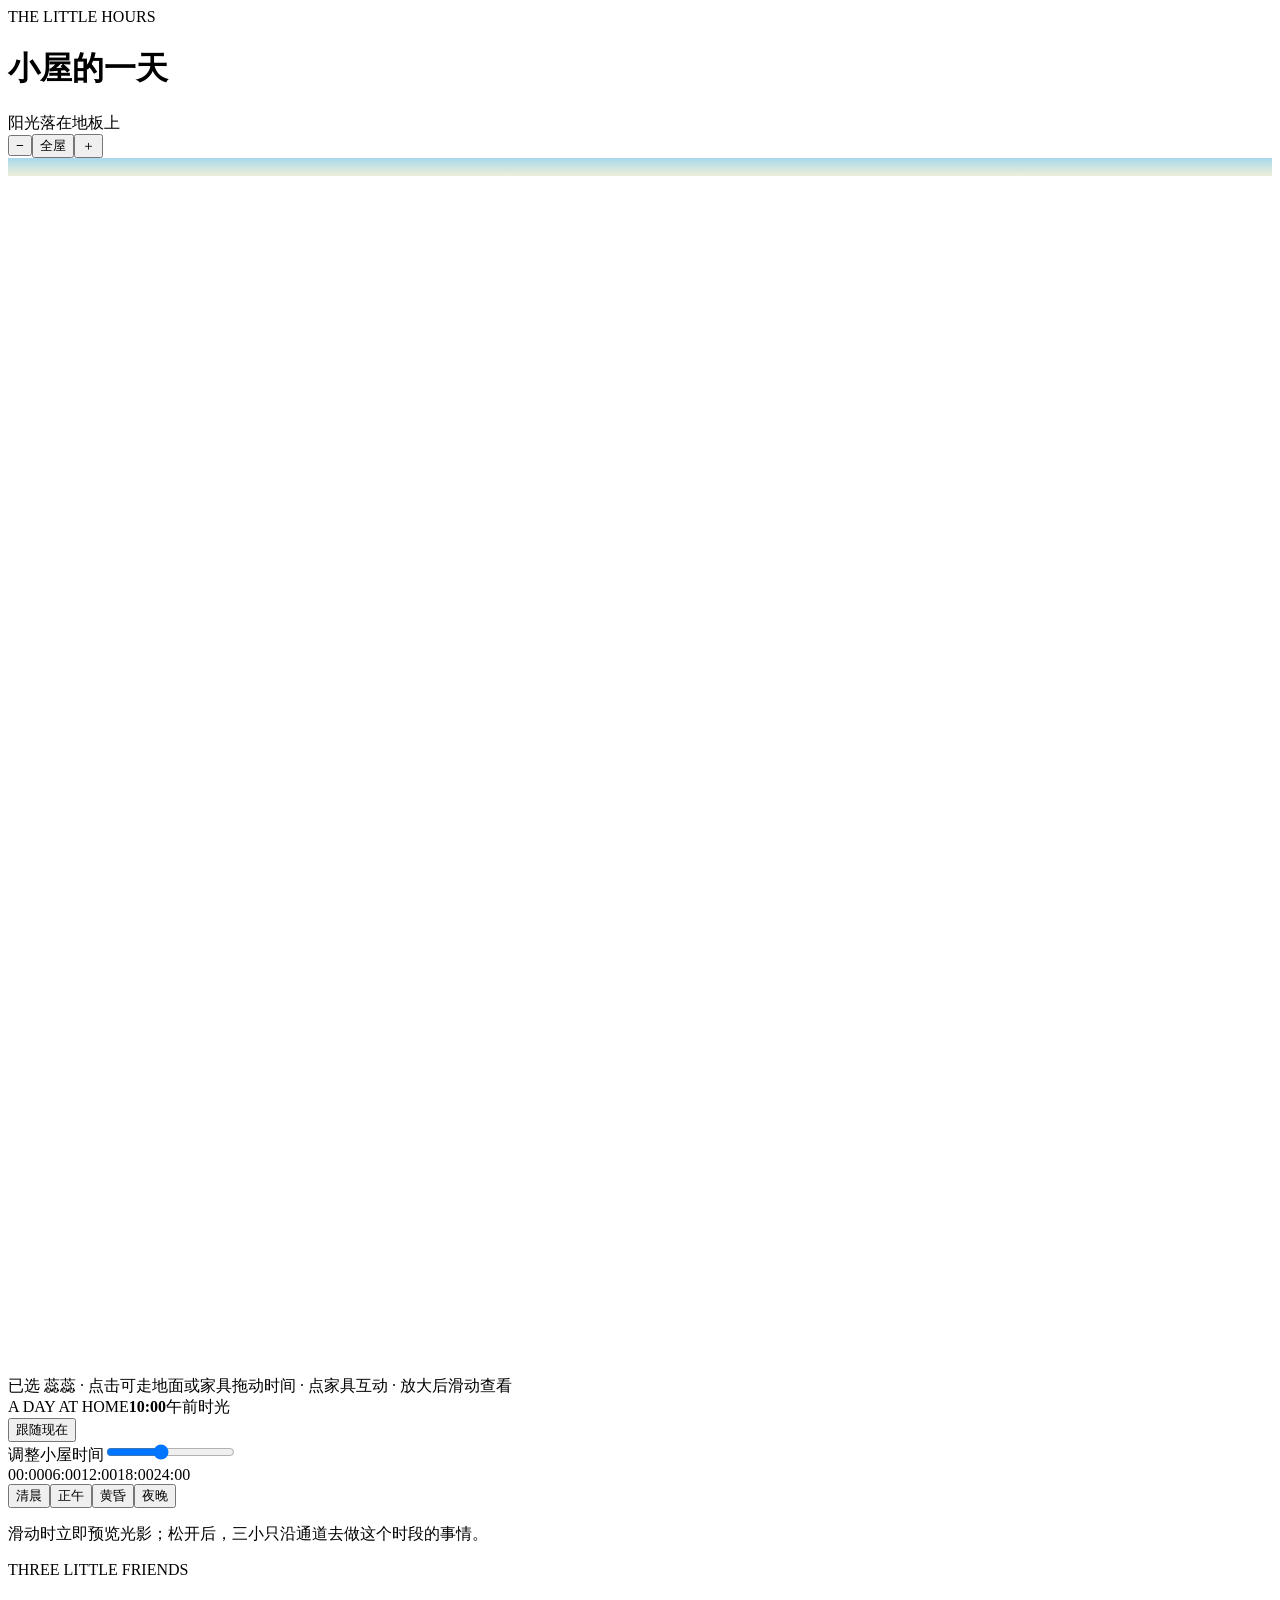
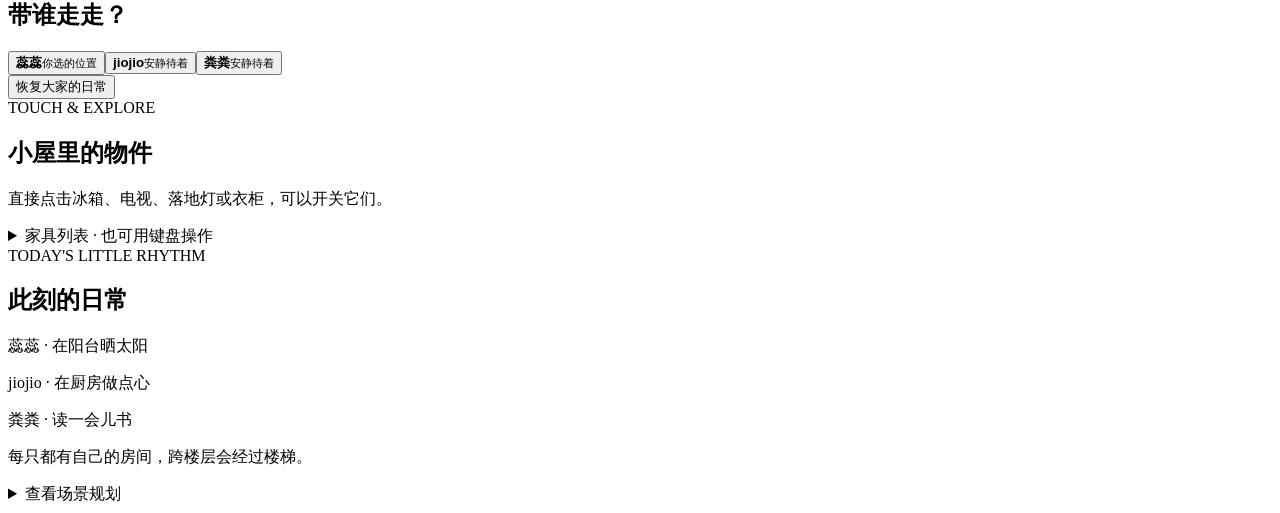
==== index.html @ 19178130 "add index" ====
<html lang="zh-CN"><head><meta charset="utf-8"><meta name="viewport" content="width=device-width,initial-scale=1"><title>三小只的家</title><link rel="stylesheet" href="style.css"></head><body>
<header><div><span class="overline">THE LITTLE HOURS</span><h1>小屋的一天</h1></div></header>
<main><section class="world"><div class="scene-bar"><span id="mood">阳光落在地板上</span><div><button id="minus" aria-label="缩小">−</button><button id="fit">全屋</button><button id="plus" aria-label="放大">＋</button></div></div><div id="viewport"><div id="sky" role="img" aria-label="白天天空，太阳" style="background: linear-gradient(rgb(169, 216, 236), rgb(238, 240, 216));"><div id="stars" aria-hidden="true" style="opacity: 0;">✦ · ˚　　　　　·　　　　✧　　　　　˚　　✦　　　　·</div><div id="sun" aria-hidden="true" style="opacity: 1; left: 38.48%; top: 24.4485px;"></div><div id="moon" aria-hidden="true" style="opacity: 0;"></div><div class="cloud cloud-one" style="opacity: 0.8;"></div><div class="cloud cloud-two" style="opacity: 0.8;"></div></div><div id="stage"><canvas id="scene" width="1311" height="1200" tabindex="0" aria-label="可互动小屋。选择动物后点击地面移动，或点击家具互动。也可使用旁边的家具列表。" style="cursor: crosshair;"></canvas></div></div><div class="help"><span id="selectionHint">已选 蕊蕊 · 点击可走地面或家具</span><span>拖动时间 · 点家具互动 · 放大后滑动查看</span></div>
<section class="timeline"><div class="time-top"><div><span class="overline">A DAY AT HOME</span><strong id="timeLabel">10:00</strong><span id="period">午前时光</span></div><button id="live">跟随现在</button></div><label for="time" class="sr-only">调整小屋时间</label><input id="time" type="range" min="0" max="1439" value="600" step="5"><div class="ticks"><span>00:00</span><span>06:00</span><span>12:00</span><span>18:00</span><span>24:00</span></div><div class="time-buttons"><button data-hour="7">清晨</button><button data-hour="12">正午</button><button data-hour="18">黄昏</button><button data-hour="22">夜晚</button></div><p>滑动时立即预览光影；松开后，三小只沿通道去做这个时段的事情。</p></section></section>
<aside><section class="card"><span class="overline">THREE LITTLE FRIENDS</span><h2>带谁走走？</h2><div id="roster"><button class="pet-card active" id="pet-ruirui"><img src="assets/ruirui-idle.png" alt=""><span><strong>蕊蕊</strong><small>你选的位置</small></span></button><button class="pet-card" id="pet-jiojio"><img src="assets/jiojio-idle.png" alt=""><span><strong>jiojio</strong><small>安静待着</small></span></button><button class="pet-card" id="pet-fenfen"><img src="assets/fenfen-idle.png" alt=""><span><strong>粪粪</strong><small>安静待着</small></span></button></div><button id="resume" class="wide">恢复大家的日常</button></section><section class="card"><span class="overline">TOUCH &amp; EXPLORE</span><h2 id="objectTitle">小屋里的物件</h2><p id="objectState">直接点击冰箱、电视、落地灯或衣柜，可以开关它们。</p><div id="objectActions"></div><details><summary>家具列表 · 也可用键盘操作</summary><div id="furnitureList"><button>冰箱</button><button>电视与游戏机</button><button>沙发</button><button>茶几</button><button>麦克风</button><button>客厅落地灯</button><button>餐桌</button><button>厨房台面</button><button>玩具篮</button><button>玩乐小圆桌</button><button>玄关柜</button><button>书桌</button><button>书架</button><button>衣柜</button><button>梳妆台</button><button>阳台座椅</button><button>洗手台</button><button>淋浴间</button><button>马桶</button><button>蕊蕊的床</button><button>jiojio的床</button><button>粪粪的床</button></div></details></section><section class="card"><span class="overline">TODAY'S LITTLE RHYTHM</span><h2>此刻的日常</h2><div id="schedule"><p>蕊蕊 · 在阳台晒太阳</p><p>jiojio · 在厨房做点心</p><p>粪粪 · 读一会儿书</p></div><p class="soft">每只都有自己的房间，跨楼层会经过楼梯。</p></section><details class="card"><summary>查看场景规划</summary><label><input id="debug" type="checkbox"> 显示动线与可走区域</label><p class="soft">显示小动物可以行走的区域和路线。</p></details></aside></main><div id="toast" role="status"></div>
<script src="scene-data.js"></script><script src="navigation.js"></script><script src="app.js"></script>
</body><div id="codex-browser-sidebar-comments-root" style="position: fixed; inset: 0px; pointer-events: none; z-index: 2147483647;"></div></html>
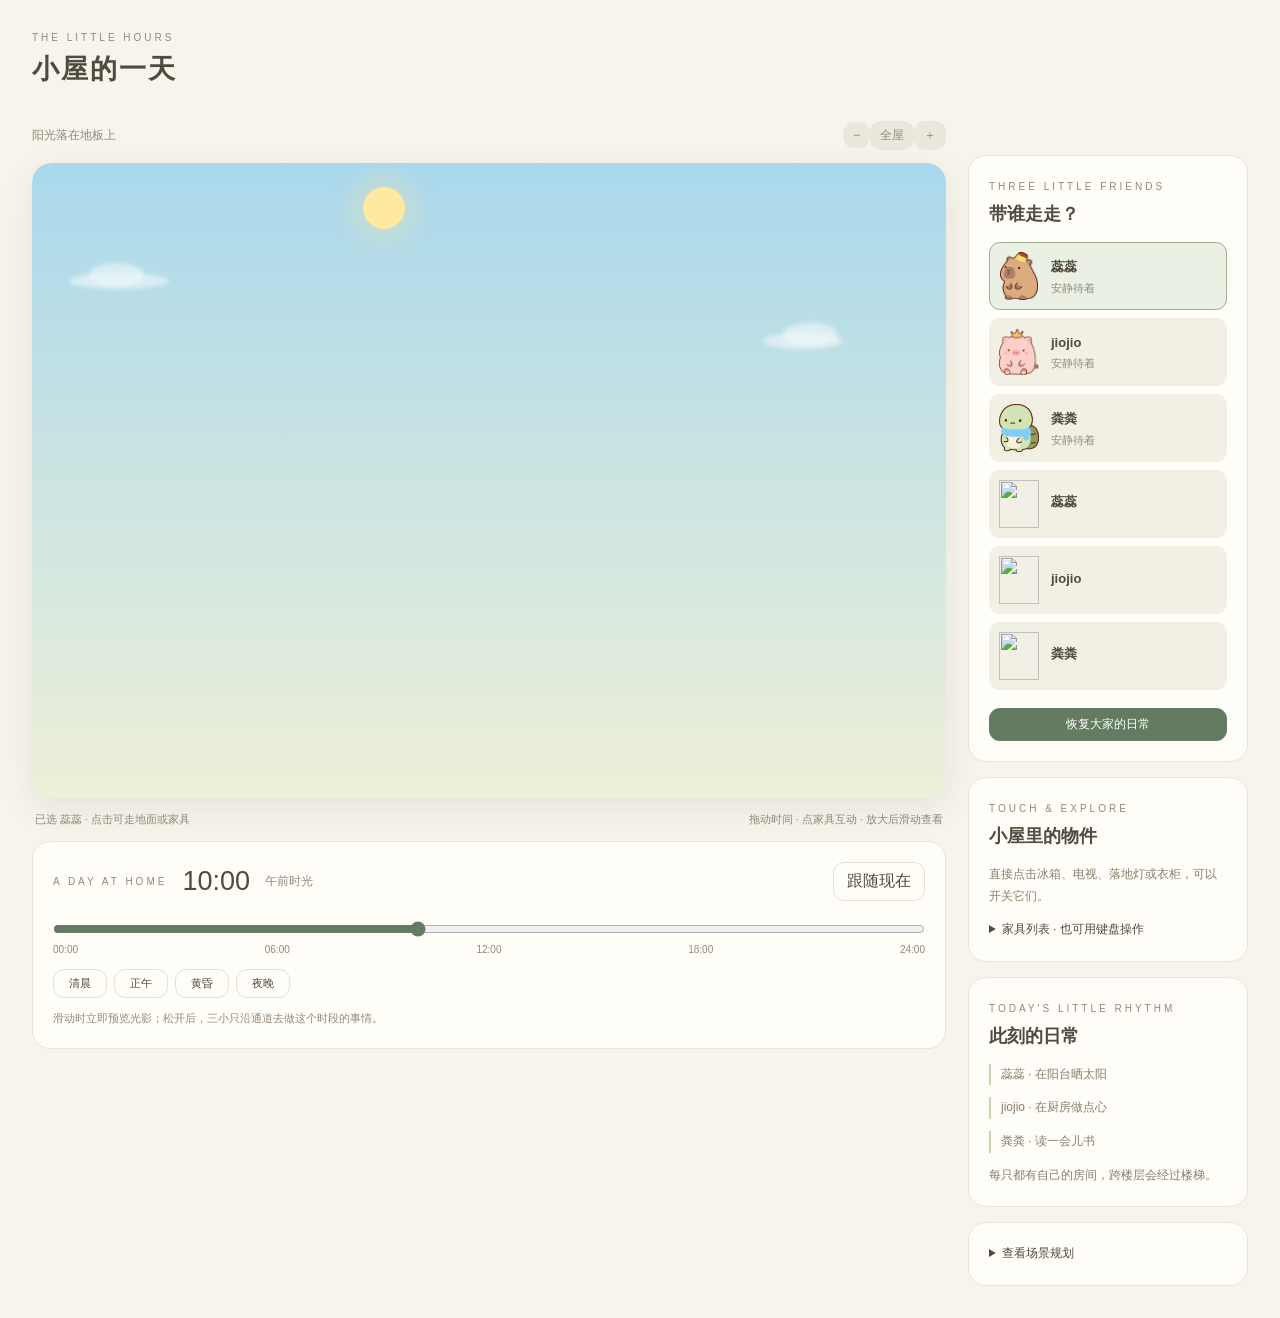
==== commit 92354244: "add entire" ====
--- a/index.html
+++ b/index.html
@@ -1,7 +1,9 @@
-<html lang="zh-CN"><head><meta charset="utf-8"><meta name="viewport" content="width=device-width,initial-scale=1"><title>三小只的家</title><link rel="stylesheet" href="style.css"></head><body>
+<!DOCTYPE html>
+<!-- saved from url=(0063)https://three-little-friends-home.warm-moose-1112.chatgpt.site/ -->
+<html lang="zh-CN"><head><meta http-equiv="Content-Type" content="text/html; charset=UTF-8"><meta name="viewport" content="width=device-width,initial-scale=1"><title>三小只的家</title><link rel="stylesheet" href="./index_files/style.css"></head><body>
 <header><div><span class="overline">THE LITTLE HOURS</span><h1>小屋的一天</h1></div></header>
 <main><section class="world"><div class="scene-bar"><span id="mood">阳光落在地板上</span><div><button id="minus" aria-label="缩小">−</button><button id="fit">全屋</button><button id="plus" aria-label="放大">＋</button></div></div><div id="viewport"><div id="sky" role="img" aria-label="白天天空，太阳" style="background: linear-gradient(rgb(169, 216, 236), rgb(238, 240, 216));"><div id="stars" aria-hidden="true" style="opacity: 0;">✦ · ˚　　　　　·　　　　✧　　　　　˚　　✦　　　　·</div><div id="sun" aria-hidden="true" style="opacity: 1; left: 38.48%; top: 24.4485px;"></div><div id="moon" aria-hidden="true" style="opacity: 0;"></div><div class="cloud cloud-one" style="opacity: 0.8;"></div><div class="cloud cloud-two" style="opacity: 0.8;"></div></div><div id="stage"><canvas id="scene" width="1311" height="1200" tabindex="0" aria-label="可互动小屋。选择动物后点击地面移动，或点击家具互动。也可使用旁边的家具列表。" style="cursor: crosshair;"></canvas></div></div><div class="help"><span id="selectionHint">已选 蕊蕊 · 点击可走地面或家具</span><span>拖动时间 · 点家具互动 · 放大后滑动查看</span></div>
 <section class="timeline"><div class="time-top"><div><span class="overline">A DAY AT HOME</span><strong id="timeLabel">10:00</strong><span id="period">午前时光</span></div><button id="live">跟随现在</button></div><label for="time" class="sr-only">调整小屋时间</label><input id="time" type="range" min="0" max="1439" value="600" step="5"><div class="ticks"><span>00:00</span><span>06:00</span><span>12:00</span><span>18:00</span><span>24:00</span></div><div class="time-buttons"><button data-hour="7">清晨</button><button data-hour="12">正午</button><button data-hour="18">黄昏</button><button data-hour="22">夜晚</button></div><p>滑动时立即预览光影；松开后，三小只沿通道去做这个时段的事情。</p></section></section>
-<aside><section class="card"><span class="overline">THREE LITTLE FRIENDS</span><h2>带谁走走？</h2><div id="roster"><button class="pet-card active" id="pet-ruirui"><img src="assets/ruirui-idle.png" alt=""><span><strong>蕊蕊</strong><small>你选的位置</small></span></button><button class="pet-card" id="pet-jiojio"><img src="assets/jiojio-idle.png" alt=""><span><strong>jiojio</strong><small>安静待着</small></span></button><button class="pet-card" id="pet-fenfen"><img src="assets/fenfen-idle.png" alt=""><span><strong>粪粪</strong><small>安静待着</small></span></button></div><button id="resume" class="wide">恢复大家的日常</button></section><section class="card"><span class="overline">TOUCH &amp; EXPLORE</span><h2 id="objectTitle">小屋里的物件</h2><p id="objectState">直接点击冰箱、电视、落地灯或衣柜，可以开关它们。</p><div id="objectActions"></div><details><summary>家具列表 · 也可用键盘操作</summary><div id="furnitureList"><button>冰箱</button><button>电视与游戏机</button><button>沙发</button><button>茶几</button><button>麦克风</button><button>客厅落地灯</button><button>餐桌</button><button>厨房台面</button><button>玩具篮</button><button>玩乐小圆桌</button><button>玄关柜</button><button>书桌</button><button>书架</button><button>衣柜</button><button>梳妆台</button><button>阳台座椅</button><button>洗手台</button><button>淋浴间</button><button>马桶</button><button>蕊蕊的床</button><button>jiojio的床</button><button>粪粪的床</button></div></details></section><section class="card"><span class="overline">TODAY'S LITTLE RHYTHM</span><h2>此刻的日常</h2><div id="schedule"><p>蕊蕊 · 在阳台晒太阳</p><p>jiojio · 在厨房做点心</p><p>粪粪 · 读一会儿书</p></div><p class="soft">每只都有自己的房间，跨楼层会经过楼梯。</p></section><details class="card"><summary>查看场景规划</summary><label><input id="debug" type="checkbox"> 显示动线与可走区域</label><p class="soft">显示小动物可以行走的区域和路线。</p></details></aside></main><div id="toast" role="status"></div>
-<script src="scene-data.js"></script><script src="navigation.js"></script><script src="app.js"></script>
-</body><div id="codex-browser-sidebar-comments-root" style="position: fixed; inset: 0px; pointer-events: none; z-index: 2147483647;"></div></html>+<aside><section class="card"><span class="overline">THREE LITTLE FRIENDS</span><h2>带谁走走？</h2><div id="roster"><button class="pet-card active" id="pet-ruirui"><img src="./index_files/ruirui-idle.png" alt=""><span><strong>蕊蕊</strong><small>安静待着</small></span></button><button class="pet-card" id="pet-jiojio"><img src="./index_files/jiojio-idle.png" alt=""><span><strong>jiojio</strong><small>安静待着</small></span></button><button class="pet-card" id="pet-fenfen"><img src="./index_files/fenfen-idle.png" alt=""><span><strong>粪粪</strong><small>安静待着</small></span></button></div><button id="resume" class="wide">恢复大家的日常</button></section><section class="card"><span class="overline">TOUCH &amp; EXPLORE</span><h2 id="objectTitle">小屋里的物件</h2><p id="objectState">直接点击冰箱、电视、落地灯或衣柜，可以开关它们。</p><div id="objectActions"></div><details><summary>家具列表 · 也可用键盘操作</summary><div id="furnitureList"><button>冰箱</button><button>电视与游戏机</button><button>沙发</button><button>茶几</button><button>麦克风</button><button>客厅落地灯</button><button>餐桌</button><button>厨房台面</button><button>玩具篮</button><button>玩乐小圆桌</button><button>玄关柜</button><button>书桌</button><button>书架</button><button>衣柜</button><button>梳妆台</button><button>阳台座椅</button><button>洗手台</button><button>淋浴间</button><button>马桶</button><button>蕊蕊的床</button><button>jiojio的床</button><button>粪粪的床</button></div></details></section><section class="card"><span class="overline">TODAY'S LITTLE RHYTHM</span><h2>此刻的日常</h2><div id="schedule"><p>蕊蕊 · 在阳台晒太阳</p><p>jiojio · 在厨房做点心</p><p>粪粪 · 读一会儿书</p></div><p class="soft">每只都有自己的房间，跨楼层会经过楼梯。</p></section><details class="card"><summary>查看场景规划</summary><label><input id="debug" type="checkbox"> 显示动线与可走区域</label><p class="soft">显示小动物可以行走的区域和路线。</p></details></aside></main><div id="toast" role="status"></div>
+<script src="./index_files/scene-data.js.下载"></script><script src="./index_files/navigation.js.下载"></script><script src="./index_files/app.js.下载"></script><script>(function(){function c(){var b=a.contentDocument||(a.contentWindow&&a.contentWindow.document);if(b){var d=b.createElement('script');d.innerHTML="window.__CF$cv$params={r:'a42aff6e1efa08b0',t:'MTc5MDY4NTAxMg=='};var a=document.createElement('script');a.src='/cdn-cgi/challenge-platform/scripts/jsd/main.js';document.getElementsByTagName('head')[0].appendChild(a);";b.getElementsByTagName('head')[0].appendChild(d)}}if(document.body){var a=document.createElement('iframe');a.height=1;a.width=1;a.style.position='absolute';a.style.top=0;a.style.left=0;a.style.border='none';a.style.visibility='hidden';document.body.appendChild(a);if('loading'!==document.readyState)c();else if(window.addEventListener)document.addEventListener('DOMContentLoaded',c);else{var e=document.onreadystatechange||function(){};document.onreadystatechange=function(b){e(b);'loading'!==document.readyState&&(document.onreadystatechange=e,c())}}}})();</script><iframe height="1" width="1" style="position: absolute; top: 0px; left: 0px; border-width: medium; border-style: none; border-color: currentcolor; border-image: none; visibility: hidden;" src="./index_files/saved_resource.html"></iframe>
+</body></html>
--- a/index_files/style.css
+++ b/index_files/style.css
@@ -0,0 +1,7 @@
+:root{color-scheme:light;--ink:#514b3e;--muted:#958978;--green:#637c61}*{box-sizing:border-box}body{margin:0;background:#f6f4ec;color:var(--ink);font-family:'Microsoft YaHei',sans-serif}button,a,input{touch-action:manipulation}button{cursor:pointer;font:inherit;color:inherit;border:1px solid #e5e1d4;border-radius:11px;background:#fffdf7;padding:8px 13px}button:hover{background:#eaf0e3}button:focus-visible,a:focus-visible,canvas:focus-visible{outline:3px solid #aa9361;outline-offset:3px}header{max-width:1600px;margin:auto;padding:27px 32px 20px;display:flex;align-items:center;justify-content:space-between}header a{color:var(--muted);font-size:12px;text-decoration:none}.overline{font-size:10px;letter-spacing:3px;color:var(--muted)}h1{font-size:27px;margin:6px 0;font-weight:600;letter-spacing:2px}h1 span{font-size:11px;font-weight:400;letter-spacing:1px;margin-left:16px;background:#e9eddc;padding:5px 9px;border-radius:20px}main{max-width:1600px;margin:auto;padding:0 32px 32px;display:grid;grid-template-columns:minmax(0,1fr) 280px;gap:22px}.world{min-width:0}.scene-bar{display:flex;align-items:center;justify-content:space-between;padding:8px 0 13px;font-size:12px;color:var(--muted)}.scene-bar button{border:0;padding:6px 10px;background:#eae8dc}#viewport{overflow:auto;max-height:calc(100vh - 265px);border-radius:20px;box-shadow:0 10px 35px #5d50351a;background:#e5e8d0;overscroll-behavior:contain}#stage{position:relative;width:100%;aspect-ratio:1311/1200}canvas{display:block;width:100%;height:100%;cursor:crosshair}#loading{position:absolute;inset:0;display:grid;place-content:center;background:#f2efdf;font-size:14px}.help{display:flex;justify-content:space-between;gap:10px;font-size:11px;color:var(--muted);padding:12px 3px;line-height:1.7}.timeline,.card{background:#fffdf7;border:1px solid #e9e4d8;border-radius:18px;padding:20px}.time-top{display:flex;justify-content:space-between;align-items:center}.time-top>div{display:flex;gap:15px;align-items:center}.time-top strong{font-size:27px;font-weight:500;font-variant-numeric:tabular-nums}.time-top #period{font-size:12px;color:var(--muted)}#time{width:100%;margin:20px 0 7px;accent-color:var(--green);cursor:ew-resize}.ticks{display:flex;justify-content:space-between;font-size:10px;color:var(--muted)}.time-buttons{display:flex;gap:7px;margin-top:14px}.time-buttons button{font-size:11px;padding:6px 15px}.timeline p,.soft{font-size:11px;color:var(--muted);line-height:1.8;margin-bottom:0}aside{display:flex;flex-direction:column;gap:15px;padding-top:42px}h2{font-size:18px;margin:8px 0 16px}.pet-card{display:flex;width:100%;align-items:center;gap:12px;border:1px solid transparent;background:#f2efe4;margin:8px 0;padding:9px;text-align:left}.pet-card.active{background:#eaf0e3;border-color:#9eaf8d}.pet-card img{width:40px;height:48px;object-fit:contain}.pet-card strong{font-size:13px}.pet-card small{display:block;color:var(--muted);font-size:11px;margin-top:5px}.wide{width:100%;background:var(--green);color:white;border:0;margin-top:10px;font-size:12px}.card p{font-size:12px;line-height:1.8;color:#8a7e6b}summary{cursor:pointer;font-size:12px;line-height:1.8}details label{display:block;font-size:12px;margin:12px 0}#furnitureList{display:grid;grid-template-columns:1fr 1fr;gap:5px;margin-top:10px}#furnitureList button{font-size:10px;padding:7px 4px}#schedule p{border-left:2px solid #c8d4b2;padding-left:10px}#objectActions{margin:10px 0}#toast{position:fixed;bottom:24px;left:50%;transform:translateX(-50%);max-width:90vw;background:#4d6349;color:#fff;padding:11px 20px;border-radius:25px;font-size:12px;opacity:0;pointer-events:none;transition:opacity .2s;z-index:100}#toast.show{opacity:1}.sr-only{position:absolute;width:1px;height:1px;overflow:hidden;clip:rect(0,0,0,0)}@media(max-width:950px){main{grid-template-columns:1fr;padding:0 14px 20px}header{padding:19px 15px}h1{font-size:22px}aside{padding-top:0;display:grid;grid-template-columns:1fr 1fr}#viewport{max-height:none}.time-top .overline{display:none}.help{flex-direction:column;gap:0}h1 span{display:none}}@media(max-width:500px){aside{display:flex}.timeline,.card{padding:15px}.time-top #period{font-size:11px}.time-top>div{gap:10px}.time-top strong{font-size:25px}#viewport{border-radius:13px}}
+
+#sky{height:120px;position:relative;overflow:hidden;background:linear-gradient(#a9d8ec,#eef0d8);transition:background .25s;pointer-events:none}#sun,#moon{position:absolute;width:42px;height:42px;top:25px;left:70%;border-radius:50%;transition:opacity .3s;transform:translateX(-50%)}#sun{background:#ffe8a0;box-shadow:0 0 24px 12px #ffe8a04a}#moon{background:#fff6d5;box-shadow:0 0 20px 5px #fff6d530}#moon:after{content:'';position:absolute;width:7px;height:7px;border-radius:50%;background:#d8d7c633;left:10px;top:12px;box-shadow:15px 10px 0 2px #d8d7c633}#stars{position:absolute;inset:15px 7%;color:#fff7d9;letter-spacing:7px;font-size:15px;transition:opacity .3s}.cloud{position:absolute;width:100px;height:16px;border-radius:50%;background:#fff9;filter:blur(2px);transition:opacity .3s}.cloud:before{content:'';position:absolute;width:55px;height:23px;background:inherit;border-radius:50%;left:20px;bottom:3px}.cloud-one{left:13%;top:60px}.cloud-two{left:77%;top:85px;width:80px}
+
+#viewport{position:relative;isolation:isolate;background:#c8dfdf}#sky{position:absolute;inset:0;height:100%;z-index:-1}#stage{z-index:1}#sun,#moon{left:18%;top:35px}.cloud-one{left:4%;top:110px}.cloud-two{left:80%;top:170px}
+
+@media(max-width:600px){button{min-height:44px}.time-buttons button{flex:1;padding:6px}#time{height:30px}.scene-bar button{min-width:44px}#roster{display:flex;gap:5px}.pet-card{flex-direction:column;gap:3px;flex:1;text-align:center;padding:7px 2px}.pet-card img{height:42px}.pet-card small{font-size:10px}body{padding-bottom:env(safe-area-inset-bottom)}header{padding-top:max(15px,env(safe-area-inset-top))}}
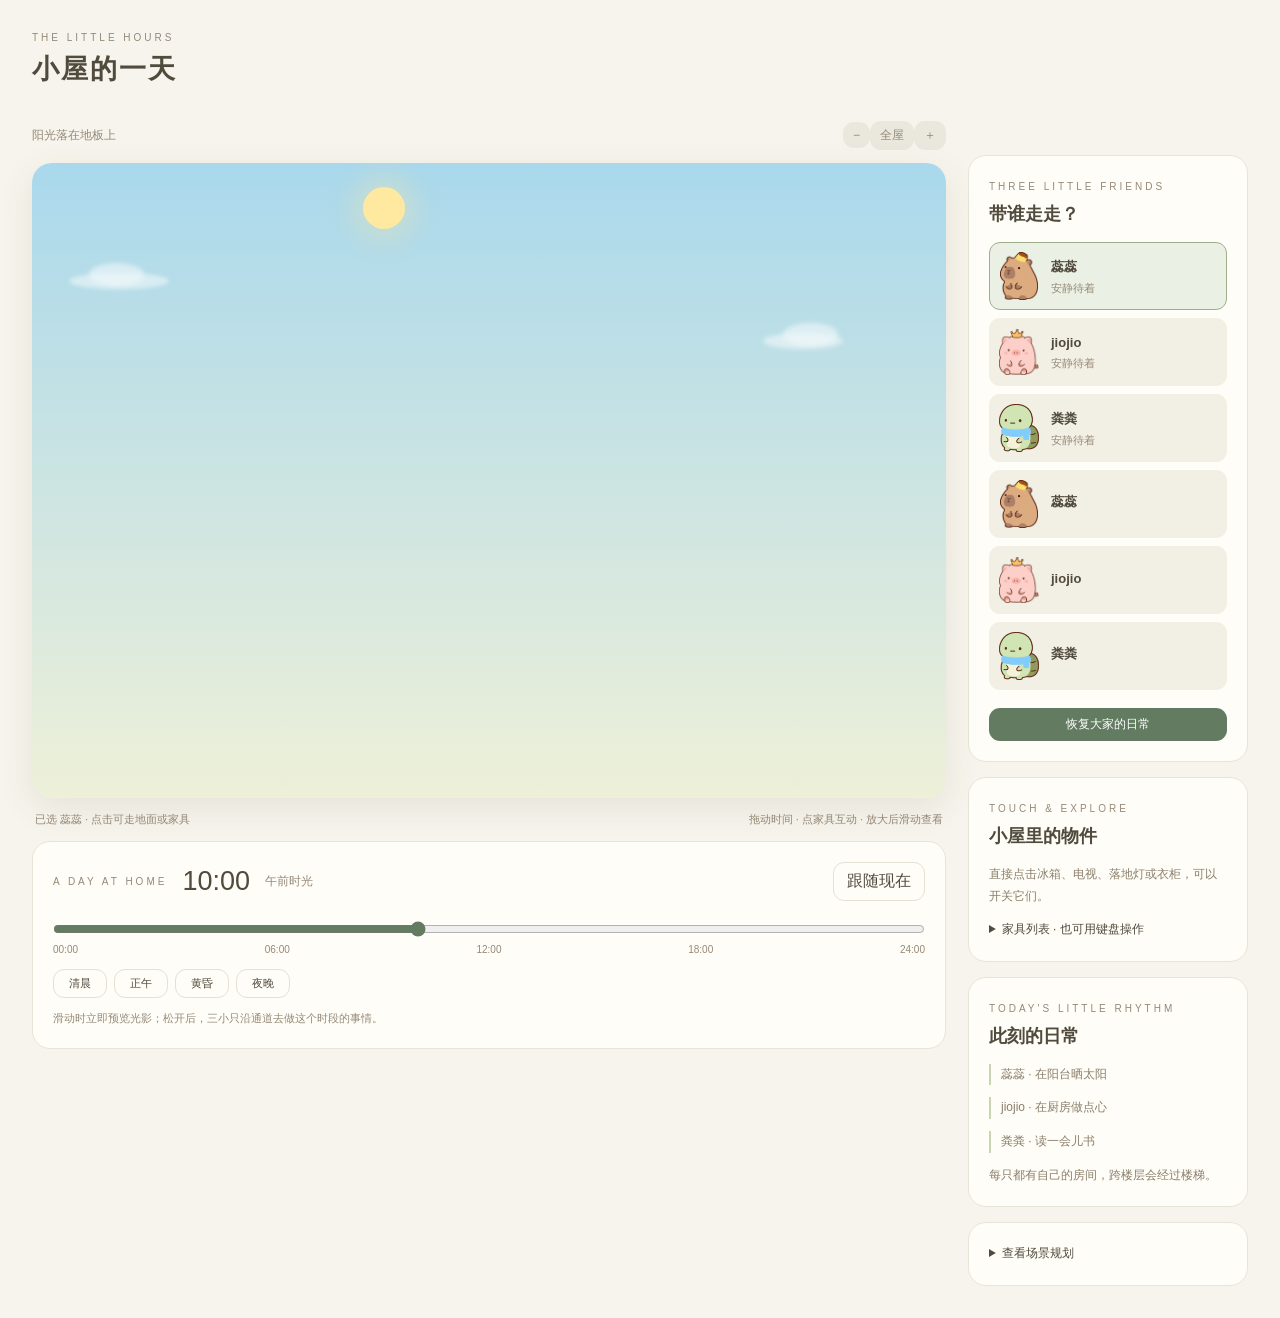
==== commit d1f275e0: "add" ====
--- a/index.html
+++ b/index.html
@@ -1,9 +1,9 @@
 <!DOCTYPE html>
 <!-- saved from url=(0063)https://three-little-friends-home.warm-moose-1112.chatgpt.site/ -->
-<html lang="zh-CN"><head><meta http-equiv="Content-Type" content="text/html; charset=UTF-8"><meta name="viewport" content="width=device-width,initial-scale=1"><title>三小只的家</title><link rel="stylesheet" href="./index_files/style.css"></head><body>
+<html lang="zh-CN"><head><meta http-equiv="Content-Type" content="text/html; charset=UTF-8"><meta name="viewport" content="width=device-width,initial-scale=1"><title>三小只的家</title><link rel="stylesheet" href="./assets/style.css"></head><body>
 <header><div><span class="overline">THE LITTLE HOURS</span><h1>小屋的一天</h1></div></header>
 <main><section class="world"><div class="scene-bar"><span id="mood">阳光落在地板上</span><div><button id="minus" aria-label="缩小">−</button><button id="fit">全屋</button><button id="plus" aria-label="放大">＋</button></div></div><div id="viewport"><div id="sky" role="img" aria-label="白天天空，太阳" style="background: linear-gradient(rgb(169, 216, 236), rgb(238, 240, 216));"><div id="stars" aria-hidden="true" style="opacity: 0;">✦ · ˚　　　　　·　　　　✧　　　　　˚　　✦　　　　·</div><div id="sun" aria-hidden="true" style="opacity: 1; left: 38.48%; top: 24.4485px;"></div><div id="moon" aria-hidden="true" style="opacity: 0;"></div><div class="cloud cloud-one" style="opacity: 0.8;"></div><div class="cloud cloud-two" style="opacity: 0.8;"></div></div><div id="stage"><canvas id="scene" width="1311" height="1200" tabindex="0" aria-label="可互动小屋。选择动物后点击地面移动，或点击家具互动。也可使用旁边的家具列表。" style="cursor: crosshair;"></canvas></div></div><div class="help"><span id="selectionHint">已选 蕊蕊 · 点击可走地面或家具</span><span>拖动时间 · 点家具互动 · 放大后滑动查看</span></div>
 <section class="timeline"><div class="time-top"><div><span class="overline">A DAY AT HOME</span><strong id="timeLabel">10:00</strong><span id="period">午前时光</span></div><button id="live">跟随现在</button></div><label for="time" class="sr-only">调整小屋时间</label><input id="time" type="range" min="0" max="1439" value="600" step="5"><div class="ticks"><span>00:00</span><span>06:00</span><span>12:00</span><span>18:00</span><span>24:00</span></div><div class="time-buttons"><button data-hour="7">清晨</button><button data-hour="12">正午</button><button data-hour="18">黄昏</button><button data-hour="22">夜晚</button></div><p>滑动时立即预览光影；松开后，三小只沿通道去做这个时段的事情。</p></section></section>
-<aside><section class="card"><span class="overline">THREE LITTLE FRIENDS</span><h2>带谁走走？</h2><div id="roster"><button class="pet-card active" id="pet-ruirui"><img src="./index_files/ruirui-idle.png" alt=""><span><strong>蕊蕊</strong><small>安静待着</small></span></button><button class="pet-card" id="pet-jiojio"><img src="./index_files/jiojio-idle.png" alt=""><span><strong>jiojio</strong><small>安静待着</small></span></button><button class="pet-card" id="pet-fenfen"><img src="./index_files/fenfen-idle.png" alt=""><span><strong>粪粪</strong><small>安静待着</small></span></button></div><button id="resume" class="wide">恢复大家的日常</button></section><section class="card"><span class="overline">TOUCH &amp; EXPLORE</span><h2 id="objectTitle">小屋里的物件</h2><p id="objectState">直接点击冰箱、电视、落地灯或衣柜，可以开关它们。</p><div id="objectActions"></div><details><summary>家具列表 · 也可用键盘操作</summary><div id="furnitureList"><button>冰箱</button><button>电视与游戏机</button><button>沙发</button><button>茶几</button><button>麦克风</button><button>客厅落地灯</button><button>餐桌</button><button>厨房台面</button><button>玩具篮</button><button>玩乐小圆桌</button><button>玄关柜</button><button>书桌</button><button>书架</button><button>衣柜</button><button>梳妆台</button><button>阳台座椅</button><button>洗手台</button><button>淋浴间</button><button>马桶</button><button>蕊蕊的床</button><button>jiojio的床</button><button>粪粪的床</button></div></details></section><section class="card"><span class="overline">TODAY'S LITTLE RHYTHM</span><h2>此刻的日常</h2><div id="schedule"><p>蕊蕊 · 在阳台晒太阳</p><p>jiojio · 在厨房做点心</p><p>粪粪 · 读一会儿书</p></div><p class="soft">每只都有自己的房间，跨楼层会经过楼梯。</p></section><details class="card"><summary>查看场景规划</summary><label><input id="debug" type="checkbox"> 显示动线与可走区域</label><p class="soft">显示小动物可以行走的区域和路线。</p></details></aside></main><div id="toast" role="status"></div>
-<script src="./index_files/scene-data.js.下载"></script><script src="./index_files/navigation.js.下载"></script><script src="./index_files/app.js.下载"></script><script>(function(){function c(){var b=a.contentDocument||(a.contentWindow&&a.contentWindow.document);if(b){var d=b.createElement('script');d.innerHTML="window.__CF$cv$params={r:'a42aff6e1efa08b0',t:'MTc5MDY4NTAxMg=='};var a=document.createElement('script');a.src='/cdn-cgi/challenge-platform/scripts/jsd/main.js';document.getElementsByTagName('head')[0].appendChild(a);";b.getElementsByTagName('head')[0].appendChild(d)}}if(document.body){var a=document.createElement('iframe');a.height=1;a.width=1;a.style.position='absolute';a.style.top=0;a.style.left=0;a.style.border='none';a.style.visibility='hidden';document.body.appendChild(a);if('loading'!==document.readyState)c();else if(window.addEventListener)document.addEventListener('DOMContentLoaded',c);else{var e=document.onreadystatechange||function(){};document.onreadystatechange=function(b){e(b);'loading'!==document.readyState&&(document.onreadystatechange=e,c())}}}})();</script><iframe height="1" width="1" style="position: absolute; top: 0px; left: 0px; border-width: medium; border-style: none; border-color: currentcolor; border-image: none; visibility: hidden;" src="./index_files/saved_resource.html"></iframe>
+<aside><section class="card"><span class="overline">THREE LITTLE FRIENDS</span><h2>带谁走走？</h2><div id="roster"><button class="pet-card active" id="pet-ruirui"><img src="./assets/ruirui-idle.png" alt=""><span><strong>蕊蕊</strong><small>安静待着</small></span></button><button class="pet-card" id="pet-jiojio"><img src="./assets/jiojio-idle.png" alt=""><span><strong>jiojio</strong><small>安静待着</small></span></button><button class="pet-card" id="pet-fenfen"><img src="./assets/fenfen-idle.png" alt=""><span><strong>粪粪</strong><small>安静待着</small></span></button></div><button id="resume" class="wide">恢复大家的日常</button></section><section class="card"><span class="overline">TOUCH &amp; EXPLORE</span><h2 id="objectTitle">小屋里的物件</h2><p id="objectState">直接点击冰箱、电视、落地灯或衣柜，可以开关它们。</p><div id="objectActions"></div><details><summary>家具列表 · 也可用键盘操作</summary><div id="furnitureList"><button>冰箱</button><button>电视与游戏机</button><button>沙发</button><button>茶几</button><button>麦克风</button><button>客厅落地灯</button><button>餐桌</button><button>厨房台面</button><button>玩具篮</button><button>玩乐小圆桌</button><button>玄关柜</button><button>书桌</button><button>书架</button><button>衣柜</button><button>梳妆台</button><button>阳台座椅</button><button>洗手台</button><button>淋浴间</button><button>马桶</button><button>蕊蕊的床</button><button>jiojio的床</button><button>粪粪的床</button></div></details></section><section class="card"><span class="overline">TODAY'S LITTLE RHYTHM</span><h2>此刻的日常</h2><div id="schedule"><p>蕊蕊 · 在阳台晒太阳</p><p>jiojio · 在厨房做点心</p><p>粪粪 · 读一会儿书</p></div><p class="soft">每只都有自己的房间，跨楼层会经过楼梯。</p></section><details class="card"><summary>查看场景规划</summary><label><input id="debug" type="checkbox"> 显示动线与可走区域</label><p class="soft">显示小动物可以行走的区域和路线。</p></details></aside></main><div id="toast" role="status"></div>
+<script src="./assets/scene-data.js.下载"></script><script src="./assets/navigation.js.下载"></script><script src="./assets/app.js.下载"></script><script>(function(){function c(){var b=a.contentDocument||(a.contentWindow&&a.contentWindow.document);if(b){var d=b.createElement('script');d.innerHTML="window.__CF$cv$params={r:'a42aff6e1efa08b0',t:'MTc5MDY4NTAxMg=='};var a=document.createElement('script');a.src='/cdn-cgi/challenge-platform/scripts/jsd/main.js';document.getElementsByTagName('head')[0].appendChild(a);";b.getElementsByTagName('head')[0].appendChild(d)}}if(document.body){var a=document.createElement('iframe');a.height=1;a.width=1;a.style.position='absolute';a.style.top=0;a.style.left=0;a.style.border='none';a.style.visibility='hidden';document.body.appendChild(a);if('loading'!==document.readyState)c();else if(window.addEventListener)document.addEventListener('DOMContentLoaded',c);else{var e=document.onreadystatechange||function(){};document.onreadystatechange=function(b){e(b);'loading'!==document.readyState&&(document.onreadystatechange=e,c())}}}})();</script><iframe height="1" width="1" style="position: absolute; top: 0px; left: 0px; border-width: medium; border-style: none; border-color: currentcolor; border-image: none; visibility: hidden;" src="./assets/saved_resource.html"></iframe>
 </body></html>
--- a/assets/style.css
+++ b/assets/style.css
@@ -0,0 +1,7 @@
+:root{color-scheme:light;--ink:#514b3e;--muted:#958978;--green:#637c61}*{box-sizing:border-box}body{margin:0;background:#f6f4ec;color:var(--ink);font-family:'Microsoft YaHei',sans-serif}button,a,input{touch-action:manipulation}button{cursor:pointer;font:inherit;color:inherit;border:1px solid #e5e1d4;border-radius:11px;background:#fffdf7;padding:8px 13px}button:hover{background:#eaf0e3}button:focus-visible,a:focus-visible,canvas:focus-visible{outline:3px solid #aa9361;outline-offset:3px}header{max-width:1600px;margin:auto;padding:27px 32px 20px;display:flex;align-items:center;justify-content:space-between}header a{color:var(--muted);font-size:12px;text-decoration:none}.overline{font-size:10px;letter-spacing:3px;color:var(--muted)}h1{font-size:27px;margin:6px 0;font-weight:600;letter-spacing:2px}h1 span{font-size:11px;font-weight:400;letter-spacing:1px;margin-left:16px;background:#e9eddc;padding:5px 9px;border-radius:20px}main{max-width:1600px;margin:auto;padding:0 32px 32px;display:grid;grid-template-columns:minmax(0,1fr) 280px;gap:22px}.world{min-width:0}.scene-bar{display:flex;align-items:center;justify-content:space-between;padding:8px 0 13px;font-size:12px;color:var(--muted)}.scene-bar button{border:0;padding:6px 10px;background:#eae8dc}#viewport{overflow:auto;max-height:calc(100vh - 265px);border-radius:20px;box-shadow:0 10px 35px #5d50351a;background:#e5e8d0;overscroll-behavior:contain}#stage{position:relative;width:100%;aspect-ratio:1311/1200}canvas{display:block;width:100%;height:100%;cursor:crosshair}#loading{position:absolute;inset:0;display:grid;place-content:center;background:#f2efdf;font-size:14px}.help{display:flex;justify-content:space-between;gap:10px;font-size:11px;color:var(--muted);padding:12px 3px;line-height:1.7}.timeline,.card{background:#fffdf7;border:1px solid #e9e4d8;border-radius:18px;padding:20px}.time-top{display:flex;justify-content:space-between;align-items:center}.time-top>div{display:flex;gap:15px;align-items:center}.time-top strong{font-size:27px;font-weight:500;font-variant-numeric:tabular-nums}.time-top #period{font-size:12px;color:var(--muted)}#time{width:100%;margin:20px 0 7px;accent-color:var(--green);cursor:ew-resize}.ticks{display:flex;justify-content:space-between;font-size:10px;color:var(--muted)}.time-buttons{display:flex;gap:7px;margin-top:14px}.time-buttons button{font-size:11px;padding:6px 15px}.timeline p,.soft{font-size:11px;color:var(--muted);line-height:1.8;margin-bottom:0}aside{display:flex;flex-direction:column;gap:15px;padding-top:42px}h2{font-size:18px;margin:8px 0 16px}.pet-card{display:flex;width:100%;align-items:center;gap:12px;border:1px solid transparent;background:#f2efe4;margin:8px 0;padding:9px;text-align:left}.pet-card.active{background:#eaf0e3;border-color:#9eaf8d}.pet-card img{width:40px;height:48px;object-fit:contain}.pet-card strong{font-size:13px}.pet-card small{display:block;color:var(--muted);font-size:11px;margin-top:5px}.wide{width:100%;background:var(--green);color:white;border:0;margin-top:10px;font-size:12px}.card p{font-size:12px;line-height:1.8;color:#8a7e6b}summary{cursor:pointer;font-size:12px;line-height:1.8}details label{display:block;font-size:12px;margin:12px 0}#furnitureList{display:grid;grid-template-columns:1fr 1fr;gap:5px;margin-top:10px}#furnitureList button{font-size:10px;padding:7px 4px}#schedule p{border-left:2px solid #c8d4b2;padding-left:10px}#objectActions{margin:10px 0}#toast{position:fixed;bottom:24px;left:50%;transform:translateX(-50%);max-width:90vw;background:#4d6349;color:#fff;padding:11px 20px;border-radius:25px;font-size:12px;opacity:0;pointer-events:none;transition:opacity .2s;z-index:100}#toast.show{opacity:1}.sr-only{position:absolute;width:1px;height:1px;overflow:hidden;clip:rect(0,0,0,0)}@media(max-width:950px){main{grid-template-columns:1fr;padding:0 14px 20px}header{padding:19px 15px}h1{font-size:22px}aside{padding-top:0;display:grid;grid-template-columns:1fr 1fr}#viewport{max-height:none}.time-top .overline{display:none}.help{flex-direction:column;gap:0}h1 span{display:none}}@media(max-width:500px){aside{display:flex}.timeline,.card{padding:15px}.time-top #period{font-size:11px}.time-top>div{gap:10px}.time-top strong{font-size:25px}#viewport{border-radius:13px}}
+
+#sky{height:120px;position:relative;overflow:hidden;background:linear-gradient(#a9d8ec,#eef0d8);transition:background .25s;pointer-events:none}#sun,#moon{position:absolute;width:42px;height:42px;top:25px;left:70%;border-radius:50%;transition:opacity .3s;transform:translateX(-50%)}#sun{background:#ffe8a0;box-shadow:0 0 24px 12px #ffe8a04a}#moon{background:#fff6d5;box-shadow:0 0 20px 5px #fff6d530}#moon:after{content:'';position:absolute;width:7px;height:7px;border-radius:50%;background:#d8d7c633;left:10px;top:12px;box-shadow:15px 10px 0 2px #d8d7c633}#stars{position:absolute;inset:15px 7%;color:#fff7d9;letter-spacing:7px;font-size:15px;transition:opacity .3s}.cloud{position:absolute;width:100px;height:16px;border-radius:50%;background:#fff9;filter:blur(2px);transition:opacity .3s}.cloud:before{content:'';position:absolute;width:55px;height:23px;background:inherit;border-radius:50%;left:20px;bottom:3px}.cloud-one{left:13%;top:60px}.cloud-two{left:77%;top:85px;width:80px}
+
+#viewport{position:relative;isolation:isolate;background:#c8dfdf}#sky{position:absolute;inset:0;height:100%;z-index:-1}#stage{z-index:1}#sun,#moon{left:18%;top:35px}.cloud-one{left:4%;top:110px}.cloud-two{left:80%;top:170px}
+
+@media(max-width:600px){button{min-height:44px}.time-buttons button{flex:1;padding:6px}#time{height:30px}.scene-bar button{min-width:44px}#roster{display:flex;gap:5px}.pet-card{flex-direction:column;gap:3px;flex:1;text-align:center;padding:7px 2px}.pet-card img{height:42px}.pet-card small{font-size:10px}body{padding-bottom:env(safe-area-inset-bottom)}header{padding-top:max(15px,env(safe-area-inset-top))}}
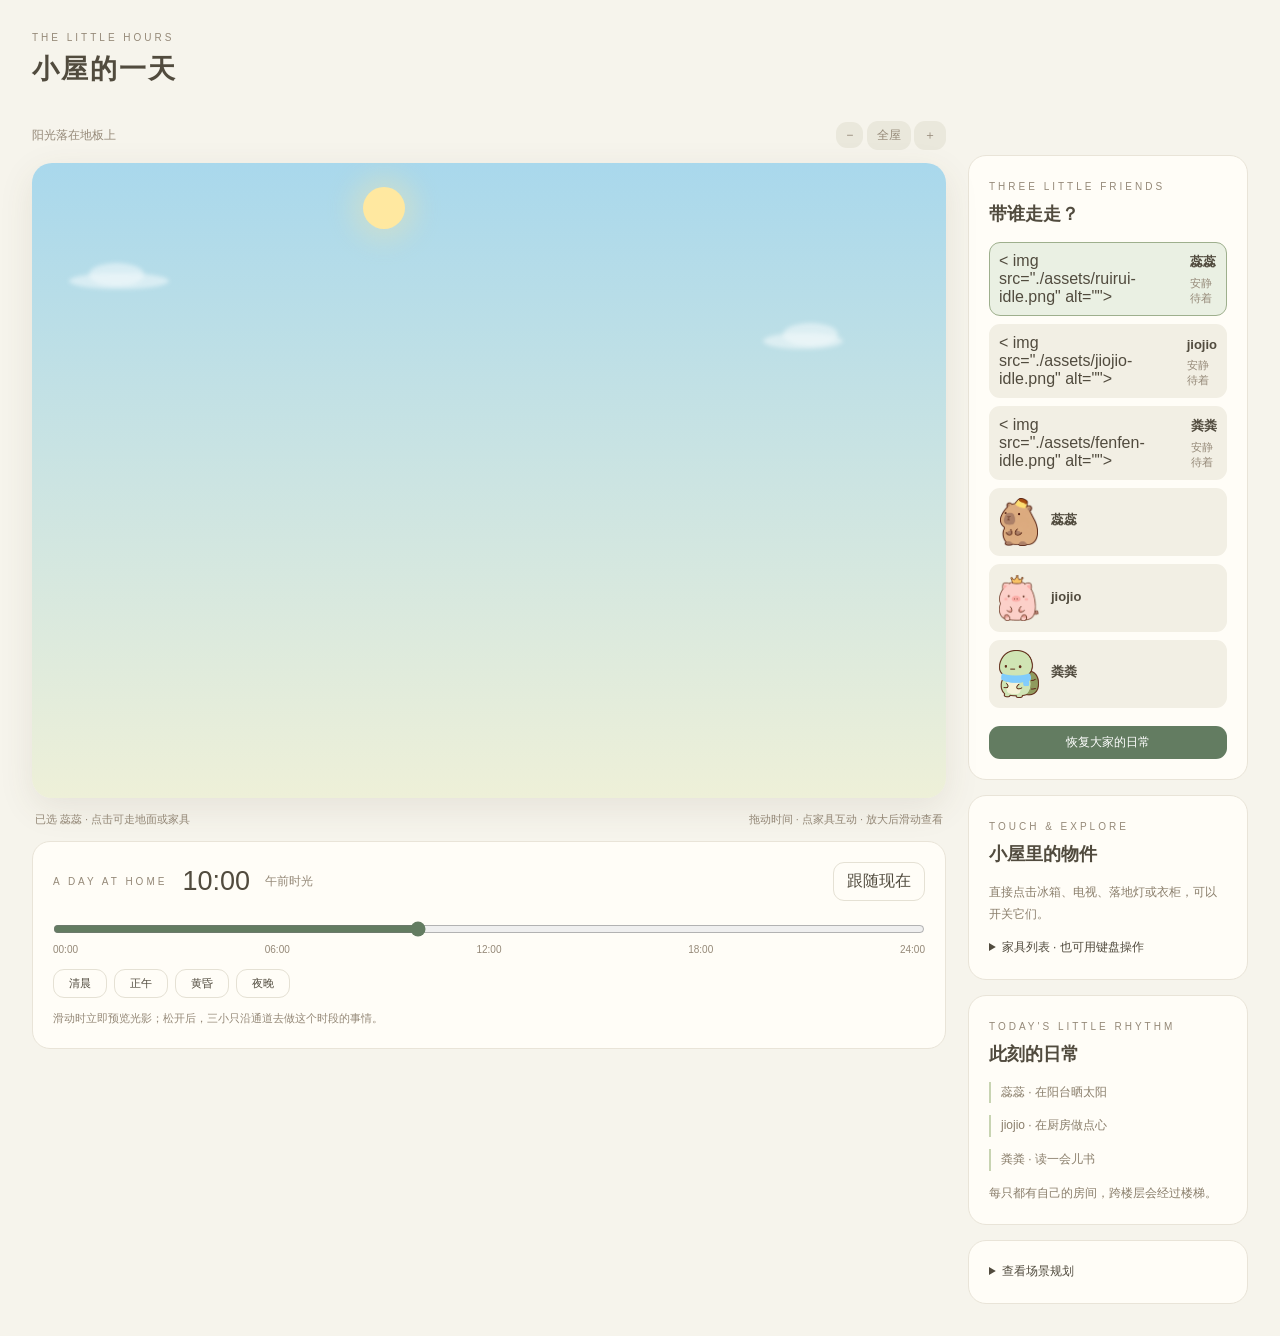
==== commit df7dfb10: "add" ====
--- a/index.html
+++ b/index.html
@@ -1,9 +1,125 @@
 <!DOCTYPE html>
-<!-- saved from url=(0063)https://three-little-friends-home.warm-moose-1112.chatgpt.site/ -->
-<html lang="zh-CN"><head><meta http-equiv="Content-Type" content="text/html; charset=UTF-8"><meta name="viewport" content="width=device-width,initial-scale=1"><title>三小只的家</title><link rel="stylesheet" href="./assets/style.css"></head><body>
-<header><div><span class="overline">THE LITTLE HOURS</span><h1>小屋的一天</h1></div></header>
-<main><section class="world"><div class="scene-bar"><span id="mood">阳光落在地板上</span><div><button id="minus" aria-label="缩小">−</button><button id="fit">全屋</button><button id="plus" aria-label="放大">＋</button></div></div><div id="viewport"><div id="sky" role="img" aria-label="白天天空，太阳" style="background: linear-gradient(rgb(169, 216, 236), rgb(238, 240, 216));"><div id="stars" aria-hidden="true" style="opacity: 0;">✦ · ˚　　　　　·　　　　✧　　　　　˚　　✦　　　　·</div><div id="sun" aria-hidden="true" style="opacity: 1; left: 38.48%; top: 24.4485px;"></div><div id="moon" aria-hidden="true" style="opacity: 0;"></div><div class="cloud cloud-one" style="opacity: 0.8;"></div><div class="cloud cloud-two" style="opacity: 0.8;"></div></div><div id="stage"><canvas id="scene" width="1311" height="1200" tabindex="0" aria-label="可互动小屋。选择动物后点击地面移动，或点击家具互动。也可使用旁边的家具列表。" style="cursor: crosshair;"></canvas></div></div><div class="help"><span id="selectionHint">已选 蕊蕊 · 点击可走地面或家具</span><span>拖动时间 · 点家具互动 · 放大后滑动查看</span></div>
-<section class="timeline"><div class="time-top"><div><span class="overline">A DAY AT HOME</span><strong id="timeLabel">10:00</strong><span id="period">午前时光</span></div><button id="live">跟随现在</button></div><label for="time" class="sr-only">调整小屋时间</label><input id="time" type="range" min="0" max="1439" value="600" step="5"><div class="ticks"><span>00:00</span><span>06:00</span><span>12:00</span><span>18:00</span><span>24:00</span></div><div class="time-buttons"><button data-hour="7">清晨</button><button data-hour="12">正午</button><button data-hour="18">黄昏</button><button data-hour="22">夜晚</button></div><p>滑动时立即预览光影；松开后，三小只沿通道去做这个时段的事情。</p></section></section>
-<aside><section class="card"><span class="overline">THREE LITTLE FRIENDS</span><h2>带谁走走？</h2><div id="roster"><button class="pet-card active" id="pet-ruirui"><img src="./assets/ruirui-idle.png" alt=""><span><strong>蕊蕊</strong><small>安静待着</small></span></button><button class="pet-card" id="pet-jiojio"><img src="./assets/jiojio-idle.png" alt=""><span><strong>jiojio</strong><small>安静待着</small></span></button><button class="pet-card" id="pet-fenfen"><img src="./assets/fenfen-idle.png" alt=""><span><strong>粪粪</strong><small>安静待着</small></span></button></div><button id="resume" class="wide">恢复大家的日常</button></section><section class="card"><span class="overline">TOUCH &amp; EXPLORE</span><h2 id="objectTitle">小屋里的物件</h2><p id="objectState">直接点击冰箱、电视、落地灯或衣柜，可以开关它们。</p><div id="objectActions"></div><details><summary>家具列表 · 也可用键盘操作</summary><div id="furnitureList"><button>冰箱</button><button>电视与游戏机</button><button>沙发</button><button>茶几</button><button>麦克风</button><button>客厅落地灯</button><button>餐桌</button><button>厨房台面</button><button>玩具篮</button><button>玩乐小圆桌</button><button>玄关柜</button><button>书桌</button><button>书架</button><button>衣柜</button><button>梳妆台</button><button>阳台座椅</button><button>洗手台</button><button>淋浴间</button><button>马桶</button><button>蕊蕊的床</button><button>jiojio的床</button><button>粪粪的床</button></div></details></section><section class="card"><span class="overline">TODAY'S LITTLE RHYTHM</span><h2>此刻的日常</h2><div id="schedule"><p>蕊蕊 · 在阳台晒太阳</p><p>jiojio · 在厨房做点心</p><p>粪粪 · 读一会儿书</p></div><p class="soft">每只都有自己的房间，跨楼层会经过楼梯。</p></section><details class="card"><summary>查看场景规划</summary><label><input id="debug" type="checkbox"> 显示动线与可走区域</label><p class="soft">显示小动物可以行走的区域和路线。</p></details></aside></main><div id="toast" role="status"></div>
-<script src="./assets/scene-data.js.下载"></script><script src="./assets/navigation.js.下载"></script><script src="./assets/app.js.下载"></script><script>(function(){function c(){var b=a.contentDocument||(a.contentWindow&&a.contentWindow.document);if(b){var d=b.createElement('script');d.innerHTML="window.__CF$cv$params={r:'a42aff6e1efa08b0',t:'MTc5MDY4NTAxMg=='};var a=document.createElement('script');a.src='/cdn-cgi/challenge-platform/scripts/jsd/main.js';document.getElementsByTagName('head')[0].appendChild(a);";b.getElementsByTagName('head')[0].appendChild(d)}}if(document.body){var a=document.createElement('iframe');a.height=1;a.width=1;a.style.position='absolute';a.style.top=0;a.style.left=0;a.style.border='none';a.style.visibility='hidden';document.body.appendChild(a);if('loading'!==document.readyState)c();else if(window.addEventListener)document.addEventListener('DOMContentLoaded',c);else{var e=document.onreadystatechange||function(){};document.onreadystatechange=function(b){e(b);'loading'!==document.readyState&&(document.onreadystatechange=e,c())}}}})();</script><iframe height="1" width="1" style="position: absolute; top: 0px; left: 0px; border-width: medium; border-style: none; border-color: currentcolor; border-image: none; visibility: hidden;" src="./assets/saved_resource.html"></iframe>
-</body></html>+<html lang="zh-CN">
+<head>
+    <meta charset="UTF-8">
+    <meta name="viewport" content="width=device-width, initial-scale=1.0">
+    <title>三小只的家</title>
+    <link rel="stylesheet" href="./assets/style.css">
+</head>
+<body>
+<header>
+    <div>
+        <span class="overline">THE LITTLE HOURS</span>
+        <h1>小屋的一天</h1>
+    </div>
+</header>
+<main>
+    <section class="world">
+        <div class="scene-bar">
+            <span id="mood">阳光落在地板上</span>
+            <div>
+                <button id="minus" aria-label="缩小">−</button>
+                <button id="fit">全屋</button>
+                <button id="plus" aria-label="放大">＋</button>
+            </div>
+        </div>
+        <div id="viewport">
+            <div id="sky" role="img" aria-label="白天天空，太阳" style="background: linear-gradient(rgb(169, 216, 236), rgb(238, 240, 216));">
+                <div id="stars" aria-hidden="true" style="opacity: 0;">✦ · ˚　　　　　·　　{✧　　　　　˚　　✦　　　　·</div>
+                <div id="sun" aria-hidden="true" style="opacity: 1; left: 38.48%; top: 24.4485px;"></div>
+                <div id="moon" aria-hidden="true" style="opacity: 0;"></div>
+                <div class="cloud cloud-one" style="opacity: 0.8;"></div>
+                <div class="cloud cloud-two" style="opacity: 0.8;"></div>
+            </div>
+            <div id="stage">
+                <canvas id="scene" width="1311" height="1200" tabindex="0" aria-label="可互动小屋" style="cursor: crosshair;"></canvas>
+            </div>
+        </div>
+        <div class="help">
+            <span id="selectionHint">已选 蕊蕊 · 点击可走地面或家具</span>
+            <span>拖动时间 · 点家具互动 · 放大后滑动查看</span>
+        </div>
+        <section class="timeline">
+            <div class="time-top">
+                <div>
+                    <span class="overline">A DAY AT HOME</span>
+                    <strong id="timeLabel">10:00</strong>
+                    <span id="period">午前时光</span>
+                </div>
+                <button id="live">跟随现在</button>
+            </div>
+            <label for="time" class="sr-only">调整小屋时间</label>
+            <input id="time" type="range" min="0" max="1439" value="600" step="5">
+            <div class="ticks">
+                <span>00:00</span><span>06:00</span><span>12:00</span><span>18:00</span><span>24:00</span>
+            </div>
+            <div class="time-buttons">
+                <button data-hour="7">清晨</button>
+                <button data-hour="12">正午</button>
+                <button data-hour="18">黄昏</button>
+                <button data-hour="22">夜晚</button>
+            </div>
+            <p>滑动时立即预览光影；松开后，三小只沿通道去做这个时段的事情。</p >
+        </section>
+    </section>
+
+    <aside>
+        <section class="card">
+            <span class="overline">THREE LITTLE FRIENDS</span>
+            <h2>带谁走走？</h2>
+            <div id="roster">
+                <button class="pet-card active" id="pet-ruirui">
+                    < img src="./assets/ruirui-idle.png" alt="">
+                    <span><strong>蕊蕊</strong><small>安静待着</small></span>
+                </button>
+                <button class="pet-card" id="pet-jiojio">
+                    < img src="./assets/jiojio-idle.png" alt="">
+                    <span><strong>jiojio</strong><small>安静待着</small></span>
+                </button>
+                <button class="pet-card" id="pet-fenfen">
+                    < img src="./assets/fenfen-idle.png" alt="">
+                    <span><strong>粪粪</strong><small>安静待着</small></span>
+                </button>
+            </div>
+            <button id="resume" class="wide">恢复大家的日常</button>
+        </section>
+
+        <section class="card">
+            <span class="overline">TOUCH &amp; EXPLORE</span>
+            <h2 id="objectTitle">小屋里的物件</h2>
+            <p id="objectState">直接点击冰箱、电视、落地灯或衣柜，可以开关它们。</p >
+            <div id="objectActions"></div>
+            <details>
+                <summary>家具列表 · 也可用键盘操作</summary>
+                <div id="furnitureList">
+                    <button>冰箱</button><button>电视与游戏机</button><button>沙发</button><button>茶几</button><button>麦克风</button><button>客厅落地灯</button><button>餐桌</button><button>厨房台面</button><button>玩具篮</button><button>玩乐小圆桌</button><button>玄关柜</button><button>书桌</button><button>书架</button><button>衣柜</button><button>梳妆台</button><button>阳台座椅</button><button>洗手台</button><button>淋浴间</button><button>马桶</button><button>蕊蕊的床</button><button>jiojio的床</button><button>粪粪的床</button>
+                </div>
+            </details>
+        </section>
+
+        <section class="card">
+            <span class="overline">TODAY'S LITTLE RHYTHM</span>
+            <h2>此刻的日常</h2>
+            <div id="schedule">
+                <p>蕊蕊 · 在阳台晒太阳</p >
+                <p>jiojio · 在厨房做点心</p >
+                <p>粪粪 · 读一会儿书</p >
+            </div>
+            <p class="soft">每只都有自己的房间，跨楼层会经过楼梯。</p >
+        </section>
+
+        <details class="card">
+            <summary>查看场景规划</summary>
+            <label><input id="debug" type="checkbox"> 显示动线与可走区域</label>
+            <p class="soft">显示小动物可以行走的区域和路线。</p >
+        </details>
+    </aside>
+</main>
+<div id="toast" role="status"></div>
+
+<!-- 脚本引入位置（注意后缀去掉了 .下载） -->
+<script src="./assets/scene-data.js"></script>
+<script src="./assets/navigation.js"></script>
+<script src="./assets/app.js"></script>
+</body>
+</html>
